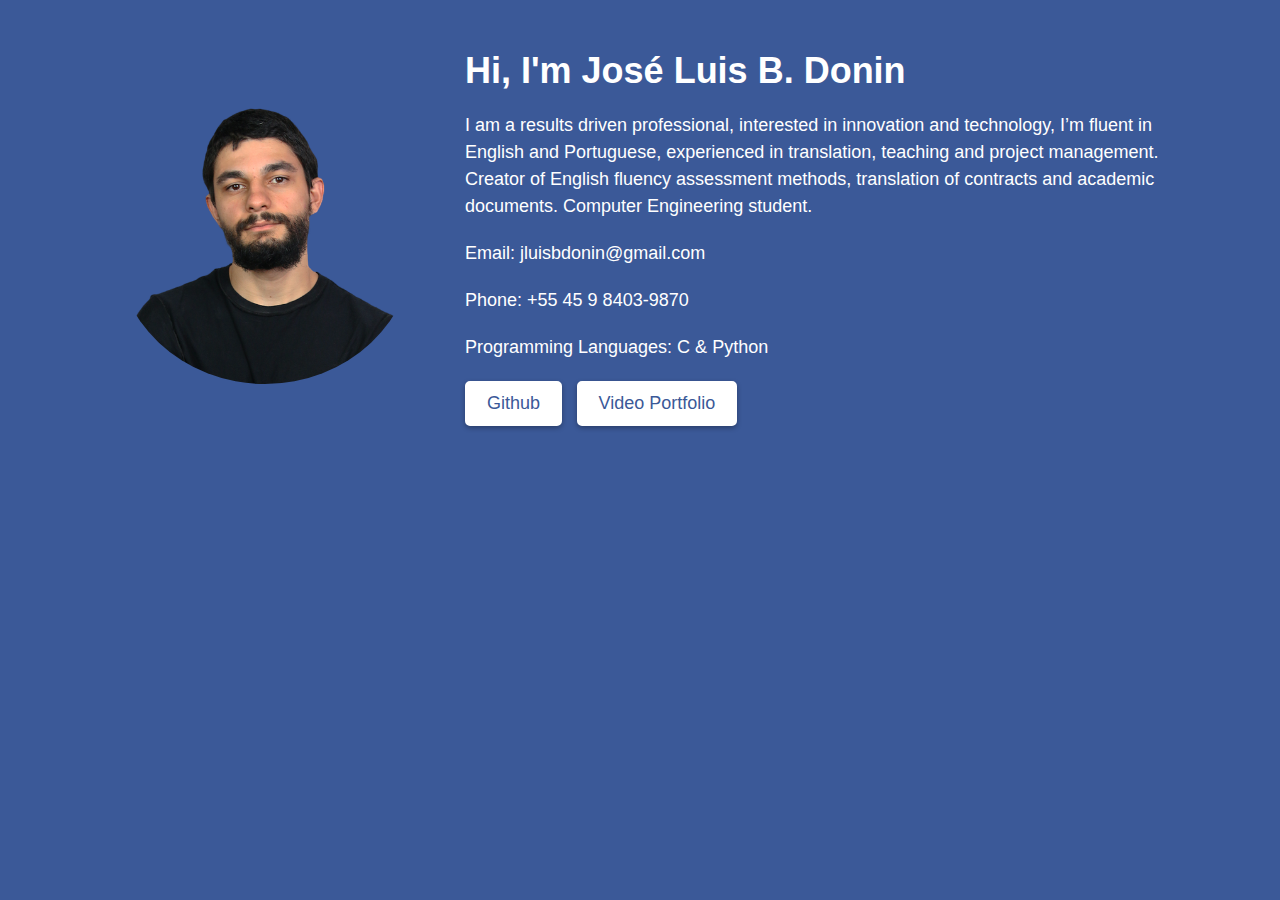
==== index.html @ bde7ffdd "Add files via upload" ====
<!DOCTYPE html>
<html>
<head>
	<title>About Me</title>
	<!-- Add any necessary CSS stylesheets here -->
	<style>
		body {
            background-color: #3b5998;
			font-family: sans-serif;
			margin: 0;
			padding: 0;
		}
		
		.hero {
			background-color: #3b5998;
			color: #fff;
			padding: 50px;
			display: flex;
			align-items: center;
			justify-content: center;
			flex-wrap: wrap;
		}
		
		.hero-image {
			flex: 1 1 300px;
			max-width: 300px;
			margin-right: 50px;
			border-radius: 50%;
			overflow: hidden;
		}
		
		.hero-image img {
			width: 100%;
			height: auto;
			display: block;
		}
		
		.hero-text {
			flex: 1 1 300px;
			max-width: 700px;
		}
		
		.hero-text h1 {
			font-size: 36px;
			margin-top: 0;
			margin-bottom: 20px;
		}
		
		.hero-text p {
			font-size: 18px;
			line-height: 1.5;
			margin-top: 0;
			margin-bottom: 20px;
		}
		
		.button {
			display: inline-block;
			background-color: #fff;
			color: #3b5998;
			padding: 10px 20px;
			border-radius: 5px;
			text-decoration: none;
			font-size: 18px;
			transition: all 0.2s;
			margin-right: 10px;
			margin-bottom: 10px;
			border: 2px solid #fff;
			transition: all 0.2s;
			box-shadow: 0 2px 5px rgba(0,0,0,0.3);
		}
		
		.button:hover {
			background-color: #3b5998;
			color: #fff;
			border-color: #3b5998;
			box-shadow: 0 4px 10px rgba(0,0,0,0.3);
		}
		
		@media (max-width: 768px) {
			.hero {
				padding: 30px;
			}
			
			.hero-image {
				margin-right: 30px;
			}
			
			.hero-text {
				margin-top: 30px;
			}
			
			.button {
				display: block;
				margin-right: 0;
			}
		}
	</style>
</head>
<body>
	<div class="hero"> 
		<div class="hero-image">
			<img src="photos/profile.png" alt="Profile picture">
		</div>
		<div class="hero-text">
			<h1>Hi, I'm José Luis B. Donin</h1>
			<p>I am a results driven professional, interested in innovation and
                technology, I’m fluent in English and Portuguese, experienced in
                translation, teaching and project management. Creator of English fluency assessment methods, translation of
                contracts and academic documents. Computer Engineering student.</p>
            <p>Email: jluisbdonin@gmail.com</p>
            <p>Phone: +55 45 9 8403-9870</p>
            <p>Programming Languages: C & Python</p>
            <a href="https://github.com/luisdonin" class="button"> Github</a>
            <a href="portfolio.html" class="button"> Video  Portfolio</a>
            
			
		</div>
	</div>
</body>
</html>
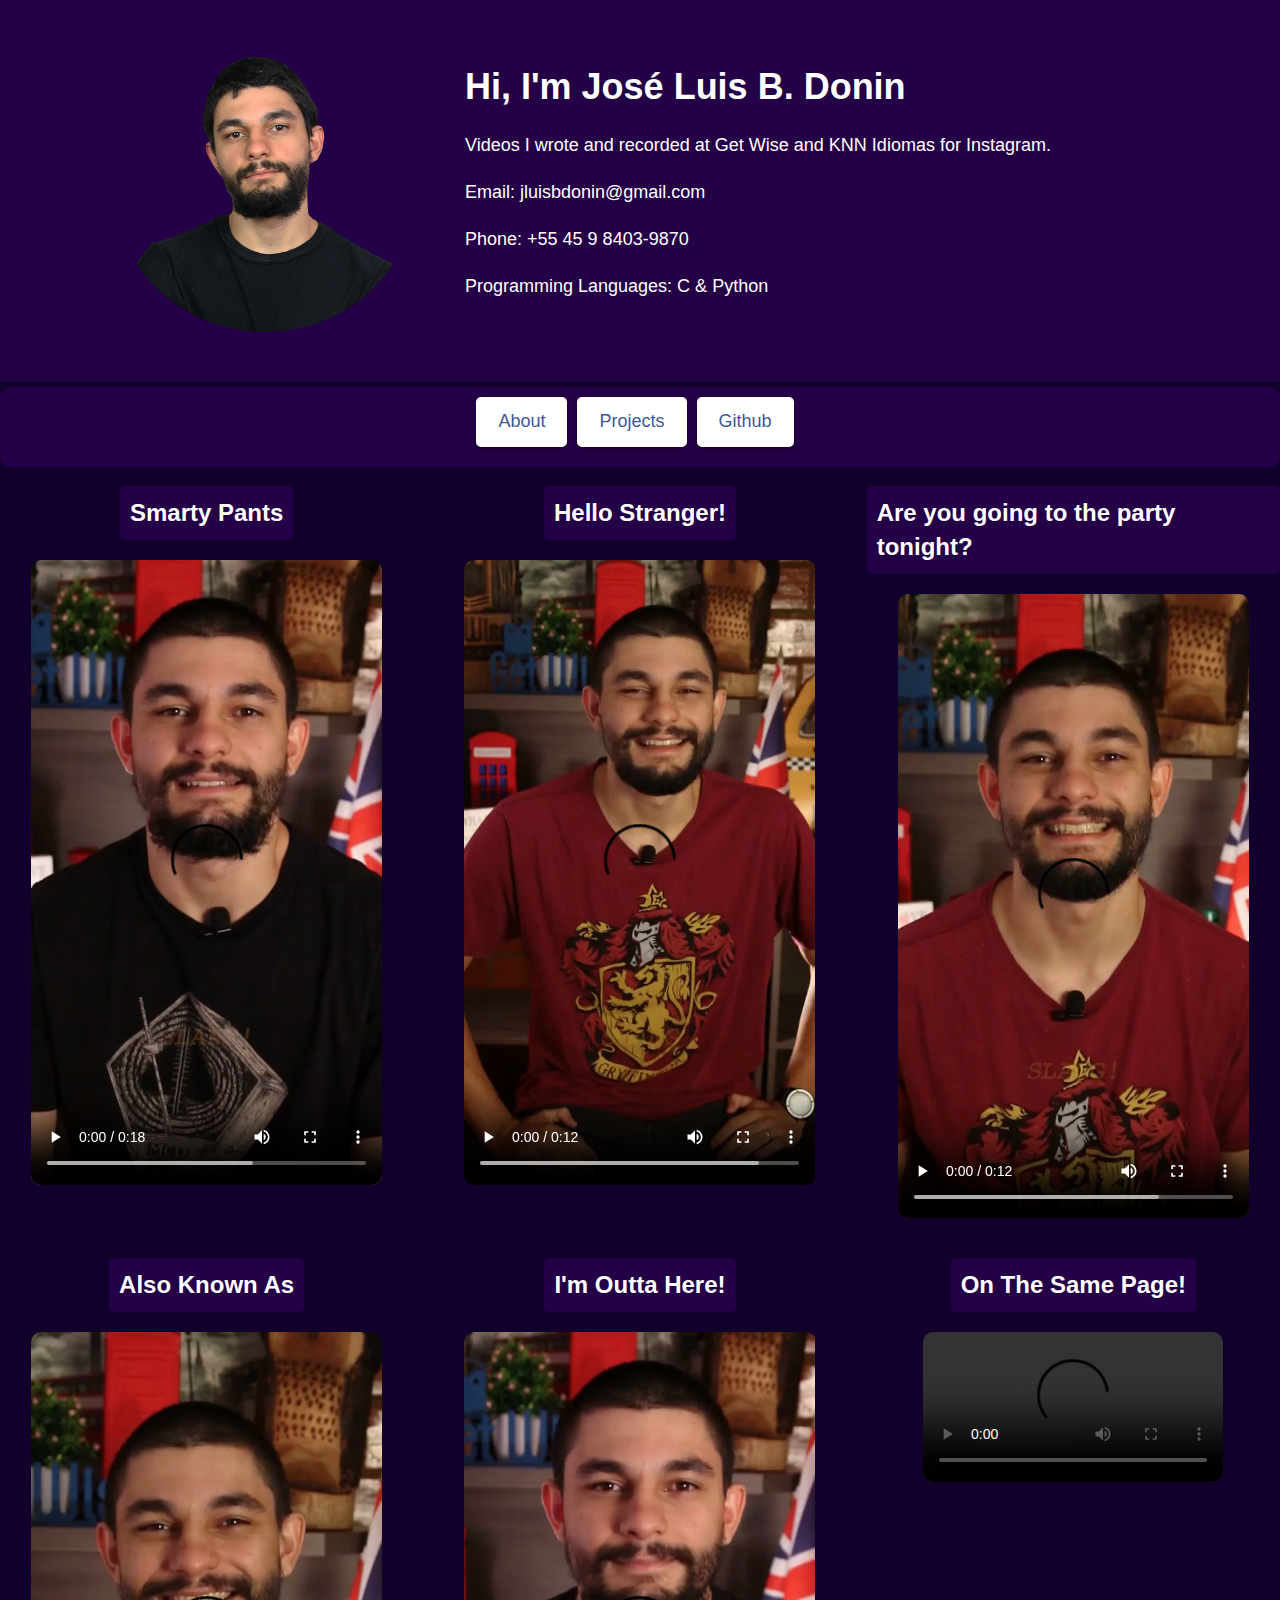
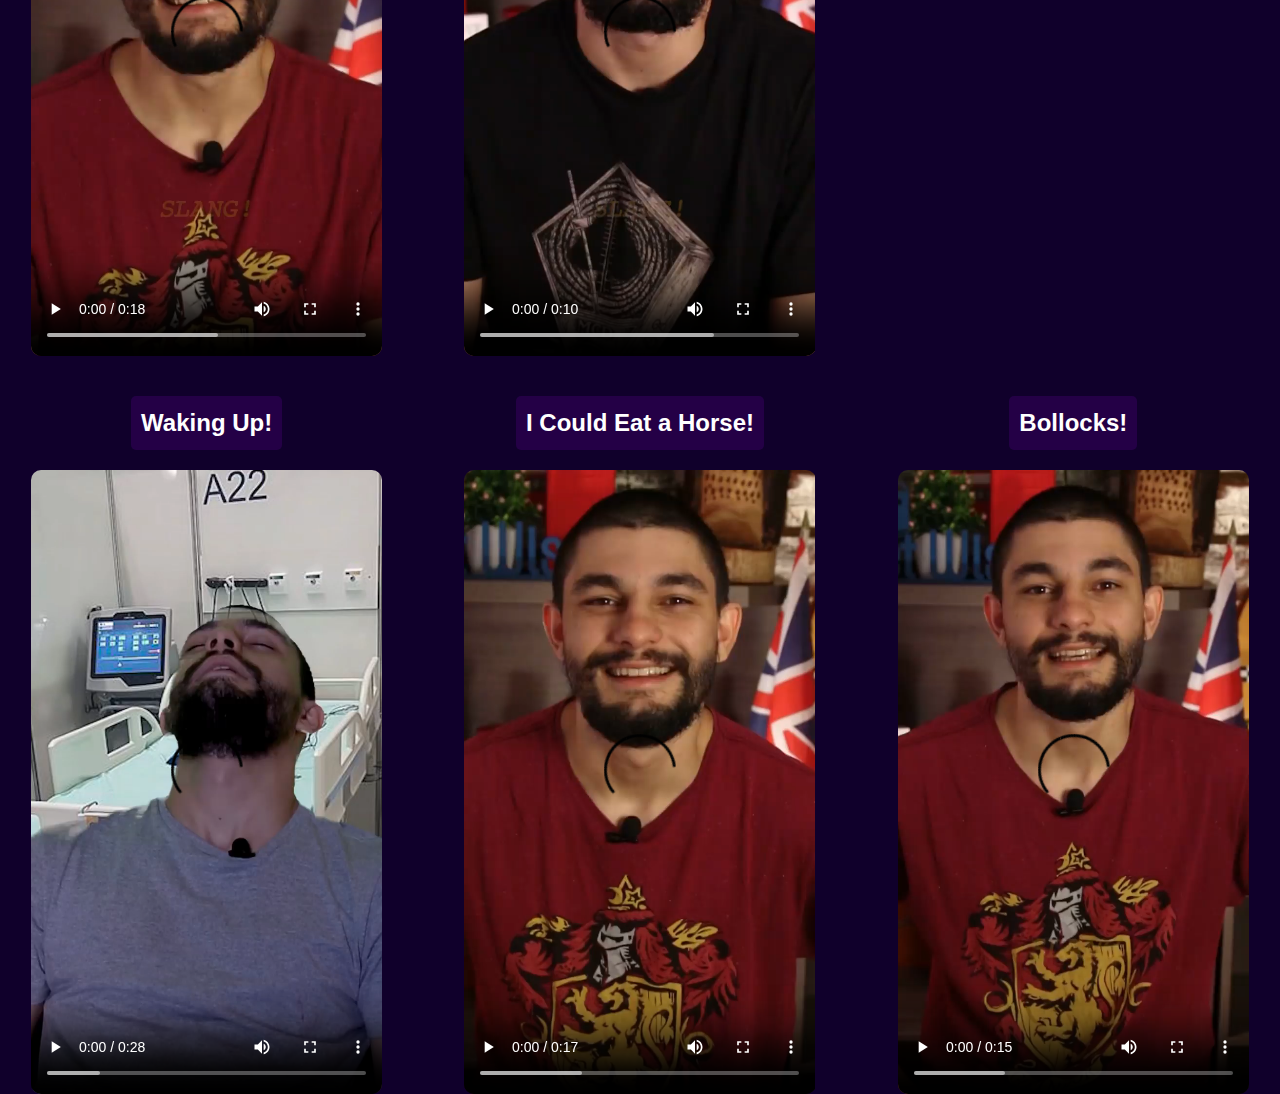
==== commit 8469e302: "version 2" ====
--- a/index.html
+++ b/index.html
@@ -1,120 +1,109 @@
 <!DOCTYPE html>
 <html>
 <head>
-	<title>About Me</title>
-	<!-- Add any necessary CSS stylesheets here -->
-	<style>
-		body {
-            background-color: #3b5998;
-			font-family: sans-serif;
-			margin: 0;
-			padding: 0;
-		}
-		
-		.hero {
-			background-color: #3b5998;
-			color: #fff;
-			padding: 50px;
-			display: flex;
-			align-items: center;
-			justify-content: center;
-			flex-wrap: wrap;
-		}
-		
-		.hero-image {
-			flex: 1 1 300px;
-			max-width: 300px;
-			margin-right: 50px;
-			border-radius: 50%;
-			overflow: hidden;
-		}
-		
-		.hero-image img {
-			width: 100%;
-			height: auto;
-			display: block;
-		}
-		
-		.hero-text {
-			flex: 1 1 300px;
-			max-width: 700px;
-		}
-		
-		.hero-text h1 {
-			font-size: 36px;
-			margin-top: 0;
-			margin-bottom: 20px;
-		}
-		
-		.hero-text p {
-			font-size: 18px;
-			line-height: 1.5;
-			margin-top: 0;
-			margin-bottom: 20px;
-		}
-		
-		.button {
-			display: inline-block;
-			background-color: #fff;
-			color: #3b5998;
-			padding: 10px 20px;
-			border-radius: 5px;
-			text-decoration: none;
-			font-size: 18px;
-			transition: all 0.2s;
-			margin-right: 10px;
-			margin-bottom: 10px;
-			border: 2px solid #fff;
-			transition: all 0.2s;
-			box-shadow: 0 2px 5px rgba(0,0,0,0.3);
-		}
-		
-		.button:hover {
-			background-color: #3b5998;
-			color: #fff;
-			border-color: #3b5998;
-			box-shadow: 0 4px 10px rgba(0,0,0,0.3);
-		}
-		
-		@media (max-width: 768px) {
-			.hero {
-				padding: 30px;
-			}
-			
-			.hero-image {
-				margin-right: 30px;
-			}
-			
-			.hero-text {
-				margin-top: 30px;
-			}
-			
-			.button {
-				display: block;
-				margin-right: 0;
-			}
-		}
-	</style>
+	<title>Portfolio</title>
+    <link rel="stylesheet" type="text/css" href="style.css" media="screen" />
+    <script src="script.js"></script>
+	<script src="fade.js"></script>
+	<!-- add any necessary CSS stylesheets or JS scripts here -->
 </head>
 <body>
-	<div class="hero"> 
-		<div class="hero-image">
-			<img src="photos/profile.png" alt="Profile picture">
+	<header>
+		<div class="hero"> 
+			<div class="hero-image">
+				<img src="photos/profile.png" alt="Profile picture">
+			</div>
+			<div class="hero-text">
+				<h1>Hi, I'm José Luis B. Donin</h1>
+				<p>Videos I wrote and recorded at Get Wise and KNN Idiomas for Instagram.</p>
+				<p>Email: jluisbdonin@gmail.com</p>
+				<p>Phone: +55 45 9 8403-9870</p>
+				<p>Programming Languages: C & Python</p>
+			</div>
 		</div>
-		<div class="hero-text">
-			<h1>Hi, I'm José Luis B. Donin</h1>
-			<p>I am a results driven professional, interested in innovation and
-                technology, I’m fluent in English and Portuguese, experienced in
-                translation, teaching and project management. Creator of English fluency assessment methods, translation of
-                contracts and academic documents. Computer Engineering student.</p>
-            <p>Email: jluisbdonin@gmail.com</p>
-            <p>Phone: +55 45 9 8403-9870</p>
-            <p>Programming Languages: C & Python</p>
-            <a href="https://github.com/luisdonin" class="button"> Github</a>
-            <a href="portfolio.html" class="button"> Video  Portfolio</a>
-            
-			
-		</div>
-	</div>
-</body>
-</html>
+		<nav>
+			<ul>
+				<li><a href="index.html" class="button">About</a></li>
+				<li><a href="index.html" class="button">Projects</a></li>
+				<li><a href="https://github.com/luisdonin" class="button"> Github</a></li>
+			</ul>
+		</nav>
+	</header>
+	
+	<main class="fade-in">
+		<section class="video-player">
+			<h2>Smarty Pants</h2>
+			<video controls>
+				<source src="videos/2.mp4" type="video/mp4">
+				<p>Your browser doesn't support HTML5 video. Here is a <a href="myvideo.mp4">link to the video</a> instead.</p>
+			</video>           
+		</section>
+
+
+
+		<section class="video-player">
+			<h2>Hello Stranger!</h2>
+			<video controls>
+				<source src="videos/9.mp4" type="video/mp4">
+				<p>Your browser doesn't support HTML5 video. Here is a <a href="myvideo.mp4">link to the video</a> instead.</p>
+			</video>           
+		</section>
+
+        <section class="video-player">
+            <h2>Are you going to the party tonight?</h2>
+			<video controls>
+				<source src="videos/3.mp4" type="video/mp4">
+				<p>Your browser doesn't support HTML5 video. Here is a <a href="myvideo.mp4">link to the video</a> instead.</p>
+			</video>
+        </section>
+
+        <section class="video-player">
+            <h2>Also Known As</h2>
+			<video controls>
+				<source src="videos/4.mp4" type="video/mp4">
+			<p>Your browser doesn't support HTML5 video. Here is a <a href="myvideo.mp4">link to the video</a> instead.</p>
+			</video>
+        </section>
+
+        <section class="video-player">
+            <h2>I'm Outta Here!</h2>
+            <video controls>
+				<source src="videos/5.mp4" type="video/mp4">
+				<p>Your browser doesn't support HTML5 video. Here is a <a href="myvideo.mp4">link to the video</a> instead.</p>
+			</video>
+        </section>
+
+        <section class="video-player">
+            <h2>On The Same Page!</h2>
+			<video controls>
+				<source src="videos/1.mp4" type="video/mp4">
+				<p>Your browser doesn't support HTML5 video. Here is a <a href="myvideo.mp"></a></p>
+			</section>
+		
+			<section class="video-player">
+			<h2>Waking Up!</h2>
+			<video controls>
+				<source src="videos/6.mp4" type="video/mp4">
+				<p>Your browser doesn't support HTML5 video. Here is a <a href="myvideo.mp4">link to the video</a> instead.</p>
+			</video>           
+		</section>
+
+
+		<section class="video-player">
+			<h2>I Could Eat a Horse!</h2>
+			<video controls>
+				<source src="videos/7.mp4" type="video/mp4">
+				<p>Your browser doesn't support HTML5 video. Here is a <a href="myvideo.mp4">link to the video</a> instead.</p>
+			</video>           
+		</section>
+
+		<section class="video-player">
+			<h2>Bollocks!</h2>
+			<video controls>
+				<source src="videos/10.mp4" type="video/mp4">
+				<p>Your browser doesn't support HTML5 video. Here is a <a href="myvideo.mp4">link to the video</a> instead.</p>
+			</video>           
+		</section>
+
+	</main>
+</body>		
--- a/style.css
+++ b/style.css
@@ -0,0 +1,125 @@
+body {
+    background-color: #10002b;
+    font-family: 'Segoe UI', Tahoma, Geneva, Verdana, sans-serif;
+    font-size: 16px;
+    line-height: 1.4;
+    color: #333;
+    margin: 0;
+    padding: 0;
+}
+    
+.hero {
+    background-color: #240046;
+    color: #fff;
+    padding: 50px;
+    display: flex;
+    align-items: center;
+    justify-content: center;
+    flex-wrap: wrap;
+}
+    
+.hero-image {
+    flex: 1 1 300px;
+    max-width: 300px;
+    margin-right: 50px;
+    border-radius: 50%;
+    overflow: hidden;
+}
+    
+.hero-image img {
+    width: 100%;
+    height: auto;
+    display: block;
+}
+    
+.hero-text {
+    flex: 1 1 300px;
+    max-width: 700px;
+}
+    
+.hero-text h1 {
+    font-size: 36px;
+    margin-top: 0;
+    margin-bottom: 20px;
+}
+    
+.hero-text p {
+    font-size: 18px;
+    line-height: 1.5;
+    margin-top: 0;
+    margin-bottom: 20px;
+}
+    
+.button {
+    display: inline-block;
+    background-color: #fff;
+    color: #3b5998;
+    padding: 10px 20px;
+    border-radius: 5px;
+    text-decoration: none;
+    font-size: 18px;
+    transition: all 0.2s;
+    margin-right: 10px;
+    margin-bottom: 10px;
+    border: 2px solid #fff;
+    transition: all 0.2s;
+    box-shadow: 0 2px 5px rgba(0,0,0,0.3);
+}
+    
+.button:hover {
+    background-color: #3b5998;
+    color: #fff;
+    border-color: #3b5998;
+    box-shadow: 0 4px 10px rgba(0,0,0,0.3);
+}
+main {
+    display: grid;
+    grid-template-columns: repeat(3, 1fr);
+    grid-gap: 20px;
+  }
+  
+.video-player {
+    display: flex;
+    flex-direction: column;
+    align-items: center;
+    
+}
+.video-player h2{
+    color: white;
+    background-color: #240046;
+    padding: 10px;
+    border-radius: 5px;
+}
+  
+video {
+    max-width: 85%;
+    height: auto;
+    border-radius: 10px;
+}
+
+
+nav{
+    background-color: #240046;
+    padding: 10px;
+    margin-top: 5px;
+    border-radius: 10px;
+    
+}
+  
+nav ul {
+    list-style: none;
+    
+    margin: 0;
+    padding: 0;
+    display: flex;
+    justify-content: center;
+}
+
+nav a {
+    color: #3b5998;
+    text-decoration: none;
+    transition: color 0.3s;
+}
+nav a:hover{
+    color:#fff; 
+}
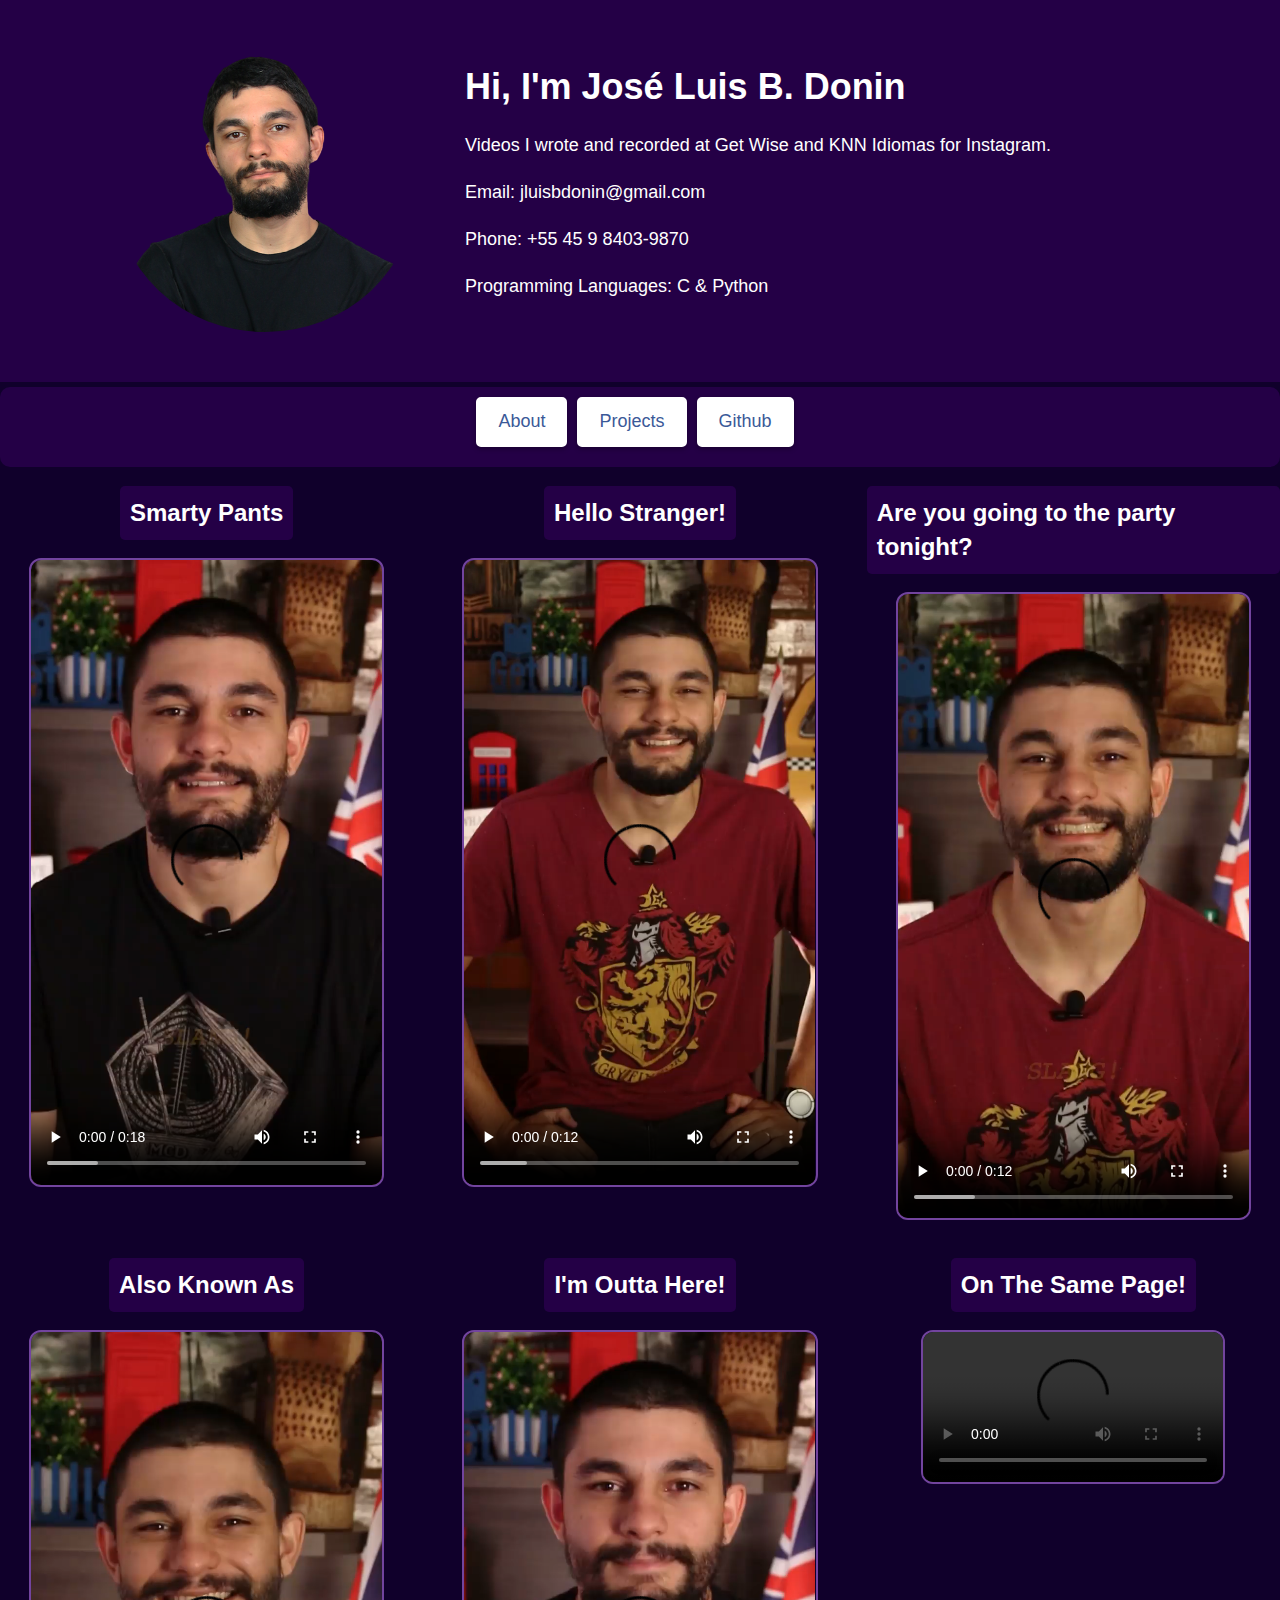
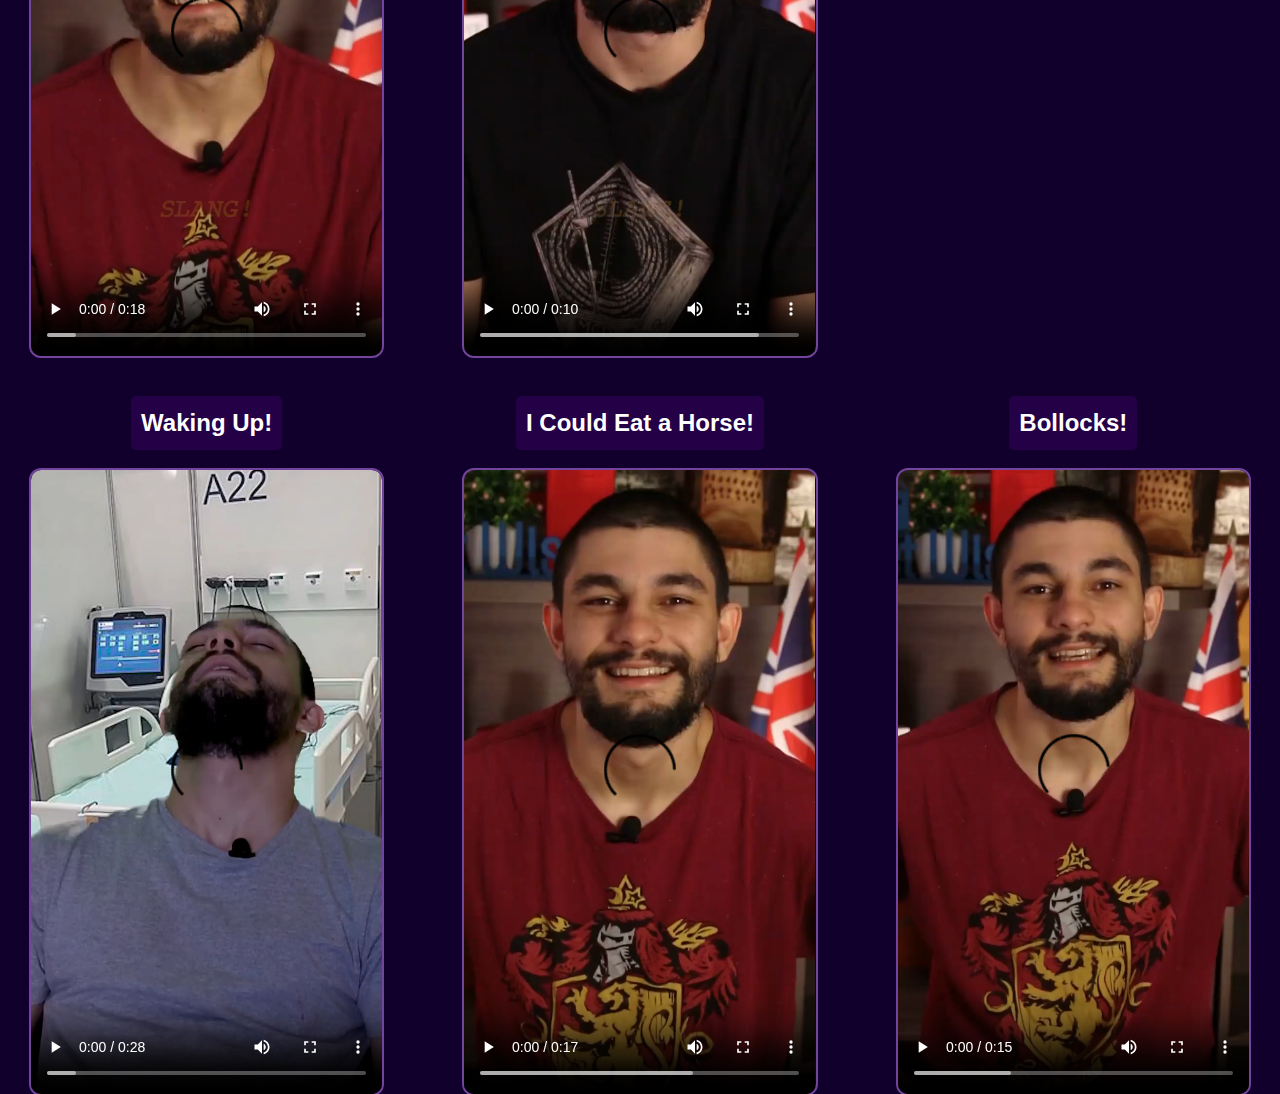
==== commit ab43ab67: "a lotta changes" ====
--- a/index.html
+++ b/index.html
@@ -8,7 +8,11 @@
 	<!-- add any necessary CSS stylesheets or JS scripts here -->
 </head>
 <body>
+
+
 	<header>
+
+
 		<div class="hero"> 
 			<div class="hero-image">
 				<img src="photos/profile.png" alt="Profile picture">
@@ -21,6 +25,8 @@
 				<p>Programming Languages: C & Python</p>
 			</div>
 		</div>
+		
+		
 		<nav>
 			<ul>
 				<li><a href="index.html" class="button">About</a></li>
@@ -28,6 +34,8 @@
 				<li><a href="https://github.com/luisdonin" class="button"> Github</a></li>
 			</ul>
 		</nav>
+
+
 	</header>
 	
 	<main class="fade-in">
@@ -41,6 +49,8 @@
 
 
 
+
+
 		<section class="video-player">
 			<h2>Hello Stranger!</h2>
 			<video controls>
@@ -48,6 +58,11 @@
 				<p>Your browser doesn't support HTML5 video. Here is a <a href="myvideo.mp4">link to the video</a> instead.</p>
 			</video>           
 		</section>
+
+
+
+
+
 
         <section class="video-player">
             <h2>Are you going to the party tonight?</h2>
@@ -57,6 +72,11 @@
 			</video>
         </section>
 
+
+
+
+
+
         <section class="video-player">
             <h2>Also Known As</h2>
 			<video controls>
@@ -64,6 +84,12 @@
 			<p>Your browser doesn't support HTML5 video. Here is a <a href="myvideo.mp4">link to the video</a> instead.</p>
 			</video>
         </section>
+
+
+
+
+
+
 
         <section class="video-player">
             <h2>I'm Outta Here!</h2>
@@ -73,20 +99,41 @@
 			</video>
         </section>
 
+
+
+
+
+
+
+
         <section class="video-player">
             <h2>On The Same Page!</h2>
 			<video controls>
 				<source src="videos/1.mp4" type="video/mp4">
 				<p>Your browser doesn't support HTML5 video. Here is a <a href="myvideo.mp"></a></p>
-			</section>
+		</section>
+
+
+
+
+
+
+
+
 		
-			<section class="video-player">
+		<section class="video-player">
 			<h2>Waking Up!</h2>
 			<video controls>
 				<source src="videos/6.mp4" type="video/mp4">
 				<p>Your browser doesn't support HTML5 video. Here is a <a href="myvideo.mp4">link to the video</a> instead.</p>
 			</video>           
 		</section>
+
+
+
+
+
+
 
 
 		<section class="video-player">
@@ -97,6 +144,13 @@
 			</video>           
 		</section>
 
+
+
+
+
+
+
+
 		<section class="video-player">
 			<h2>Bollocks!</h2>
 			<video controls>
@@ -104,6 +158,6 @@
 				<p>Your browser doesn't support HTML5 video. Here is a <a href="myvideo.mp4">link to the video</a> instead.</p>
 			</video>           
 		</section>
-
+		
 	</main>
 </body>		
--- a/style.css
+++ b/style.css
@@ -7,7 +7,7 @@
     margin: 0;
     padding: 0;
 }
-    
+
 .hero {
     background-color: #240046;
     color: #fff;
@@ -78,10 +78,12 @@
     grid-gap: 20px;
   }
   
+
 .video-player {
     display: flex;
     flex-direction: column;
     align-items: center;
+    
     
 }
 .video-player h2{
@@ -95,6 +97,7 @@
     max-width: 85%;
     height: auto;
     border-radius: 10px;
+    outline: 2px #72449e solid;
 }
 
 
